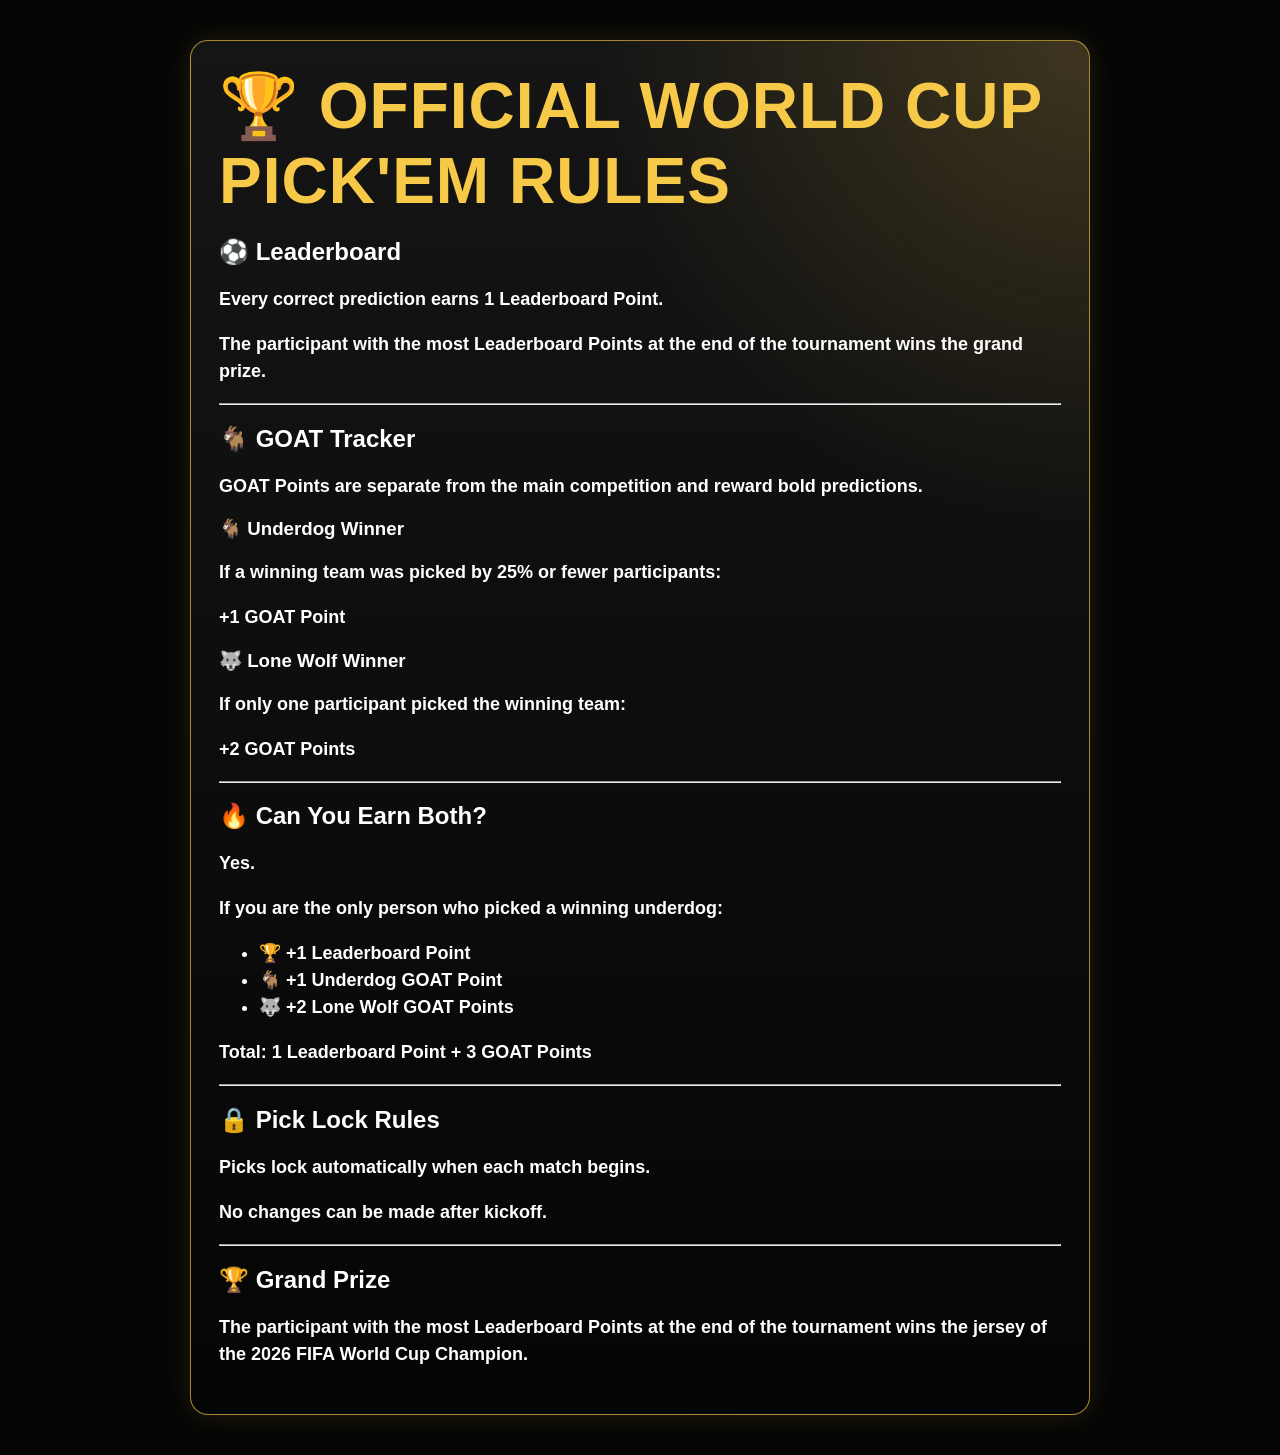
==== rules.html @ 91e66438 "Create rules.html" ====
<!DOCTYPE html>
<html lang="en">
<head>
<meta charset="UTF-8">
<meta name="viewport" content="width=device-width, initial-scale=1.0">
<title>Official Scoring Rules</title>
<link rel="stylesheet" href="style.css">
</head>

<body>

<div class="panel" style="max-width:900px;margin:40px auto;">

<h1>🏆 Official World Cup Pick'Em Rules</h1>

<h2>⚽ Leaderboard</h2>

<p>
Every correct prediction earns <strong>1 Leaderboard Point</strong>.
</p>

<p>
The participant with the most Leaderboard Points at the end of the tournament wins the grand prize.
</p>

<hr>

<h2>🐐 GOAT Tracker</h2>

<p>
GOAT Points are separate from the main competition and reward bold predictions.
</p>

<h3>🐐 Underdog Winner</h3>

<p>
If a winning team was picked by 25% or fewer participants:
</p>

<p>
<strong>+1 GOAT Point</strong>
</p>

<h3>🐺 Lone Wolf Winner</h3>

<p>
If only one participant picked the winning team:
</p>

<p>
<strong>+2 GOAT Points</strong>
</p>

<hr>

<h2>🔥 Can You Earn Both?</h2>

<p>
Yes.
</p>

<p>
If you are the only person who picked a winning underdog:
</p>

<ul>
<li>🏆 +1 Leaderboard Point</li>
<li>🐐 +1 Underdog GOAT Point</li>
<li>🐺 +2 Lone Wolf GOAT Points</li>
</ul>

<p>
<strong>Total: 1 Leaderboard Point + 3 GOAT Points</strong>
</p>

<hr>

<h2>🔒 Pick Lock Rules</h2>

<p>
Picks lock automatically when each match begins.
</p>

<p>
No changes can be made after kickoff.
</p>

<hr>

<h2>🏆 Grand Prize</h2>

<p>
The participant with the most Leaderboard Points at the end of the tournament wins the jersey of the 2026 FIFA World Cup Champion.
</p>

</div>

</body>
</html>
---- style.css ----
*{box-sizing:border-box}
html,body{margin:0;background:#050505;color:#fff;font-family:Arial,sans-serif;scroll-behavior:smooth}
.top-nav{position:sticky;top:0;z-index:999;background:#050505;border-bottom:1px solid #c89518;display:flex;align-items:center;justify-content:space-between;gap:20px;padding:14px 24px;flex-wrap:wrap}
.logo{font-family:Impact,Haettenschweiler,'Arial Narrow Bold',sans-serif;color:#f7c948;font-size:24px;letter-spacing:1px}
.nav-links{display:flex;gap:10px;flex-wrap:wrap}
.hamburger{display:none;width:46px;height:42px;padding:8px;border-radius:10px;background:linear-gradient(180deg,#ffe78a,#c89518);border:2px solid #fff0b2;box-shadow:0 0 18px rgba(255,215,0,.35);cursor:pointer}
.hamburger span{display:block;height:3px;background:#000;margin:5px 0;border-radius:3px;transition:.2s}
.hamburger.open span:nth-child(1){transform:translateY(8px) rotate(45deg)}
.hamburger.open span:nth-child(2){opacity:0}
.hamburger.open span:nth-child(3){transform:translateY(-8px) rotate(-45deg)}
.nav-links a,button,.submit-picks-btn{background:linear-gradient(180deg,#ffe78a,#c89518);color:#000;text-decoration:none;padding:10px 16px;border-radius:999px;font-weight:900;border:2px solid #fff0b2;text-transform:uppercase;box-shadow:0 0 18px rgba(255,215,0,.35);cursor:pointer;font-size:13px}
.hero{max-width:1200px;margin:0 auto;background:#000}
.hero img{display:block;width:100%;height:auto}
.panel{max-width:1120px;margin:32px auto;padding:28px;background:radial-gradient(circle at top right,rgba(247,201,72,.18),transparent 30%),linear-gradient(180deg,#151515,#050505);border:1px solid rgba(247,201,72,.65);border-radius:18px;box-shadow:0 0 28px rgba(247,201,72,.13)}
.panel h1{margin:0 0 10px;color:#f7c948;font-family:Impact,Haettenschweiler,'Arial Narrow Bold',sans-serif;text-transform:uppercase;font-size:clamp(36px,5vw,64px);letter-spacing:1px}
.panel p,.panel li{font-size:18px;font-weight:700;line-height:1.5}
.prize-main{font-size:28px!important;color:#f7c948}
.gold-line{color:#f7c948;font-weight:900;text-align:center}
.steps{display:grid;grid-template-columns:repeat(5,1fr);gap:14px;margin-top:24px}
.step{background:#080808;border:1px solid rgba(247,201,72,.45);border-radius:16px;padding:18px;text-align:center}
.step span{display:inline-grid;place-items:center;width:42px;height:42px;border-radius:50%;background:#f7c948;color:#000;font-weight:900;font-size:20px}
.step h3{color:#fff;text-transform:uppercase;margin:12px 0 8px}
.step p{font-size:14px;margin:0;color:#ddd}
form,.lookup-grid{display:grid;grid-template-columns:1fr 1fr 1fr auto;gap:12px;margin-top:22px}
input,select{padding:15px;border-radius:12px;border:1px solid rgba(247,201,72,.7);background:#090909;color:#fff;font-size:16px}
#formMessage,#pickMessage,#adminMessage{margin-top:15px;font-weight:900;font-size:18px}.success{color:#83ff8d}.error{color:#ff7676}.hidden{display:none}
.match-card{margin:16px 0;padding:18px;background:#080808;border:1px solid rgba(247,201,72,.45);border-radius:16px}.match-locked{opacity:.65}
.match-title{color:#f7c948;font-weight:900;text-transform:uppercase;margin-bottom:8px;display:flex;justify-content:space-between;gap:12px;flex-wrap:wrap}.locked{color:#ff7676}.open{color:#83ff8d}
.kickoff{color:#ddd;font-size:13px;margin-bottom:8px;font-weight:700}.teams{font-size:22px;font-weight:900;margin-bottom:12px}.teams b{color:#f7c948}
.choices{display:grid;grid-template-columns:repeat(3,1fr);gap:10px}.choice input{display:none}.choice span{display:block;padding:14px;border:2px solid rgba(247,201,72,.55);border-radius:12px;text-align:center;font-weight:900;cursor:pointer;background:#111}
.choice input:checked+span{background:linear-gradient(180deg,#ffe78a,#c89518);color:#000;box-shadow:0 0 18px rgba(255,215,0,.5)}.choice input:disabled+span{cursor:not-allowed;opacity:.55}
.submit-picks-btn{margin-top:18px;width:100%;font-size:18px;padding:15px}
table{width:100%;border-collapse:collapse;margin-top:18px;background:#080808;border-radius:12px;overflow:hidden}th,td{text-align:left;padding:14px;border-bottom:1px solid rgba(247,201,72,.25)}th{color:#f7c948;text-transform:uppercase}
.admin-match{display:grid;grid-template-columns:1fr 220px auto;gap:10px;align-items:center;padding:12px;margin:10px 0;background:#080808;border:1px solid rgba(247,201,72,.35);border-radius:12px}
footer{text-align:center;color:#f7c948;border-top:1px solid rgba(247,201,72,.35);padding:30px;margin-top:40px;line-height:1.6}
footer a{color:#f7c948}
@media(max-width:900px){
  .top-nav{justify-content:space-between;flex-wrap:nowrap;padding:12px 16px}
  .logo{font-size:20px}
  .hamburger{display:block;flex:0 0 auto}
  .nav-links{display:none;position:absolute;top:67px;left:0;right:0;background:#050505;border-bottom:1px solid #c89518;padding:14px;box-shadow:0 12px 25px rgba(0,0,0,.75)}
  .nav-links.open{display:grid;grid-template-columns:1fr;gap:10px}
  .nav-links a{text-align:center;width:100%;padding:14px}
  form,.lookup-grid,.admin-match{grid-template-columns:1fr}
  .choices{grid-template-columns:1fr}
  .steps{grid-template-columns:1fr}
  .panel{margin:18px 12px;padding:22px}
  .hero{max-width:100%}
}
.hidden{display:none}

#chatToggle{
  position:fixed;
  bottom:18px;
  right:18px;
  width:64px;
  height:64px;
  border-radius:50%;
  font-size:26px;
  z-index:9999;
  box-shadow:0 0 22px rgba(247,201,72,.8);
}

#chatBadge{
  position:absolute;
  top:-8px;
  right:-8px;
  background:red;
  color:white;
  border-radius:50%;
  min-width:24px;
  height:24px;
  font-size:13px;
  display:flex;
  align-items:center;
  justify-content:center;
}

#chatPopup{
  position:fixed;
  right:18px;
  bottom:20px;
  width:420px;
  max-width:calc(100vw - 36px);
  height:520px;
  background:#fff;
  color:#111;
  border:2px solid #f7c948;
  border-radius:18px;
  z-index:9999;
  display:flex;
  flex-direction:column;
  overflow:hidden;
  box-shadow:0 0 30px rgba(247,201,72,.7);
}

#chatPopup.hidden{display:none}

#chatHeader{
  background:#f7c948;
  color:#111;
  padding:14px;
  display:flex;
  justify-content:space-between;
  align-items:center;
  font-weight:800;
  border-bottom:1px solid #d4a900;
}

#chatMessages{
  flex:1;
  overflow-y:auto;
  padding:14px;
  background:#fff;
  color:#111;
}

#chatInputRow{
  display:grid;
  grid-template-columns:1fr 2.4fr auto;
  gap:8px;
  padding:12px;
  background:#fff;
  border-top:1px solid #ddd;
}

#chatInputRow input,
#chatInputRow textarea{
  width:100%;
  min-width:0;
  padding:14px;
  font-size:16px;
  border-radius:10px;
  border:1px solid #ccc;
  color:#111;
  background:#fff;
}

#chatInputRow textarea{
  min-height:75px;
  resize:none;
}

#chatInputRow button{
  padding:12px 18px;
  font-weight:800;
}

@media(max-width:600px){
  #chatPopup{
    top:70px;
    left:10px;
    right:10px;
    bottom:10px;
    width:auto;
    height:auto;
    max-width:none;
    border-radius:18px;
  }

  #chatMessages{
    padding:12px;
  }

  #chatInputRow{
    grid-template-columns:1fr;
    gap:8px;
    padding:10px;
  }

  #chatInputRow input,
  #chatInputRow textarea{
    font-size:16px;
    padding:14px;
  }

  #chatInputRow button{
    width:100%;
    padding:14px;
  }

  #chatToggle{
    width:60px;
    height:60px;
    font-size:24px;
    bottom:15px;
    right:15px;
  }
}
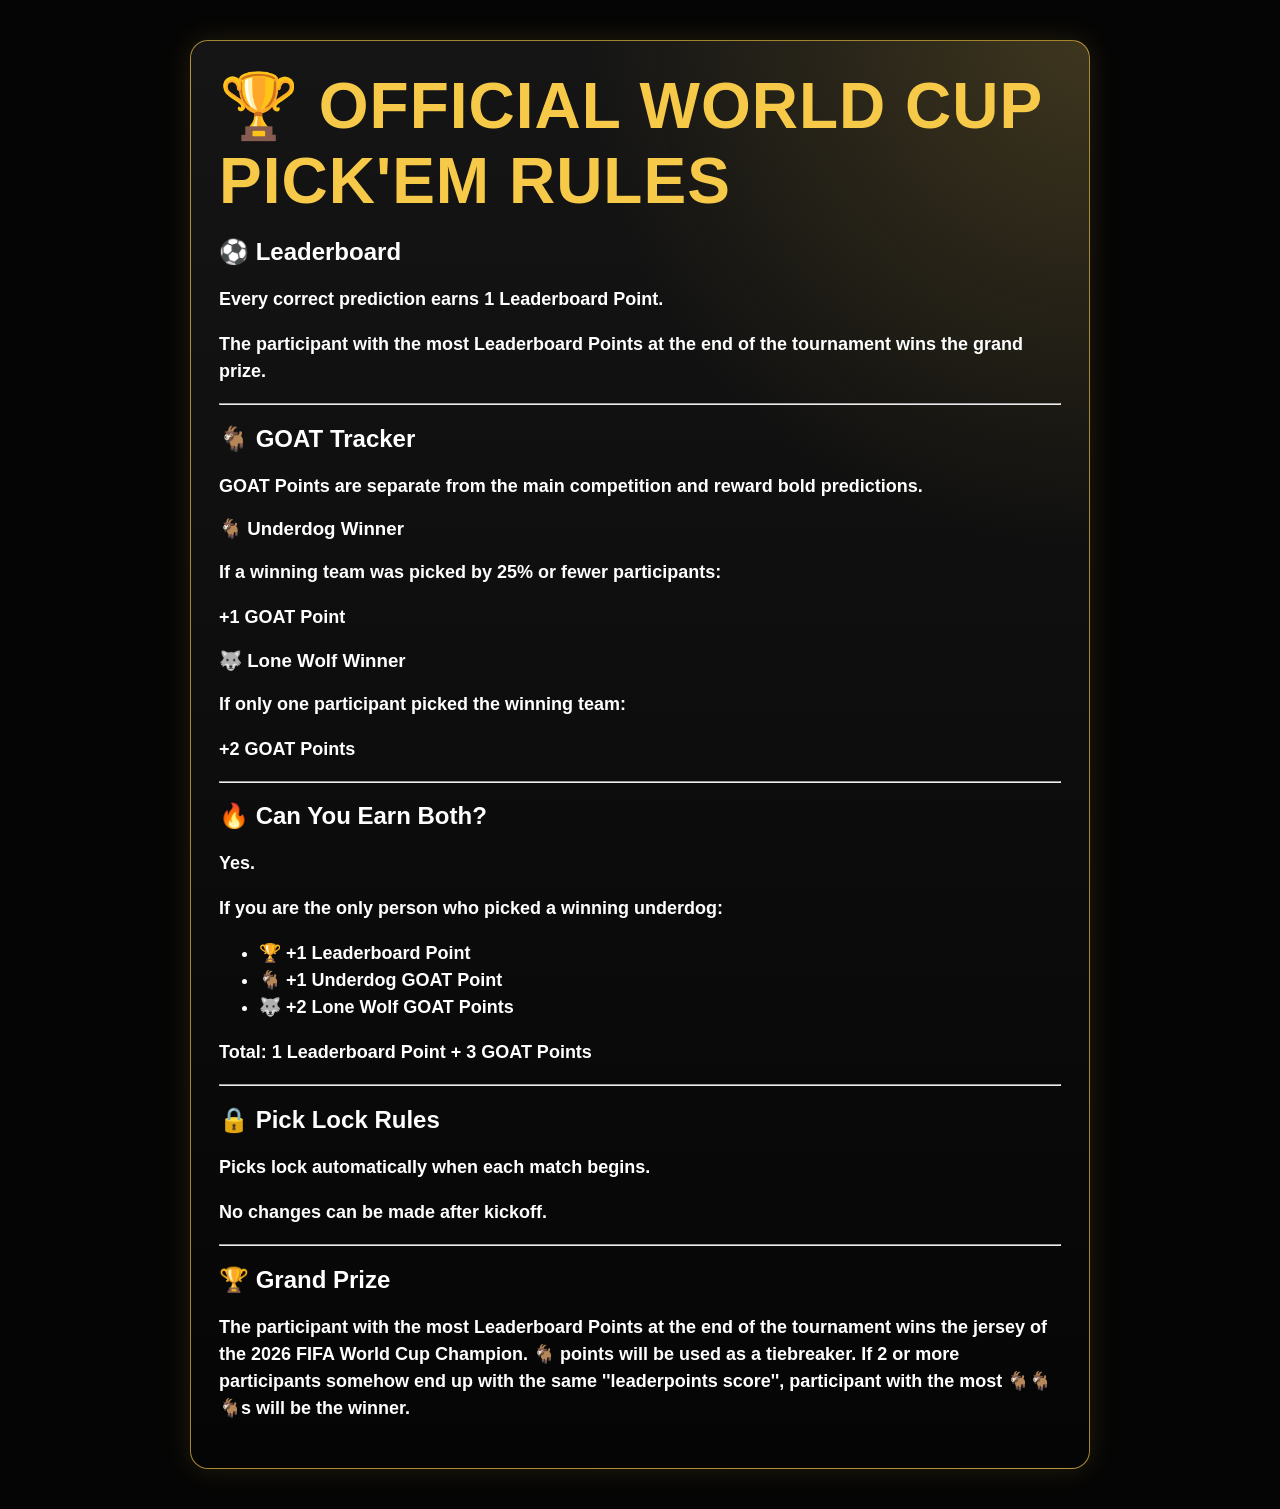
==== commit 031fd0b4: "Update rules.html" ====
--- a/rules.html
+++ b/rules.html
@@ -90,7 +90,7 @@
 <h2>🏆 Grand Prize</h2>
 
 <p>
-The participant with the most Leaderboard Points at the end of the tournament wins the jersey of the 2026 FIFA World Cup Champion.
+The participant with the most Leaderboard Points at the end of the tournament wins the jersey of the 2026 FIFA World Cup Champion. 🐐 points will be used as a tiebreaker. If 2 or more participants somehow end up with the same ''leaderpoints score'', participant with the most 🐐🐐🐐s will be the winner.
 </p>
 
 </div>
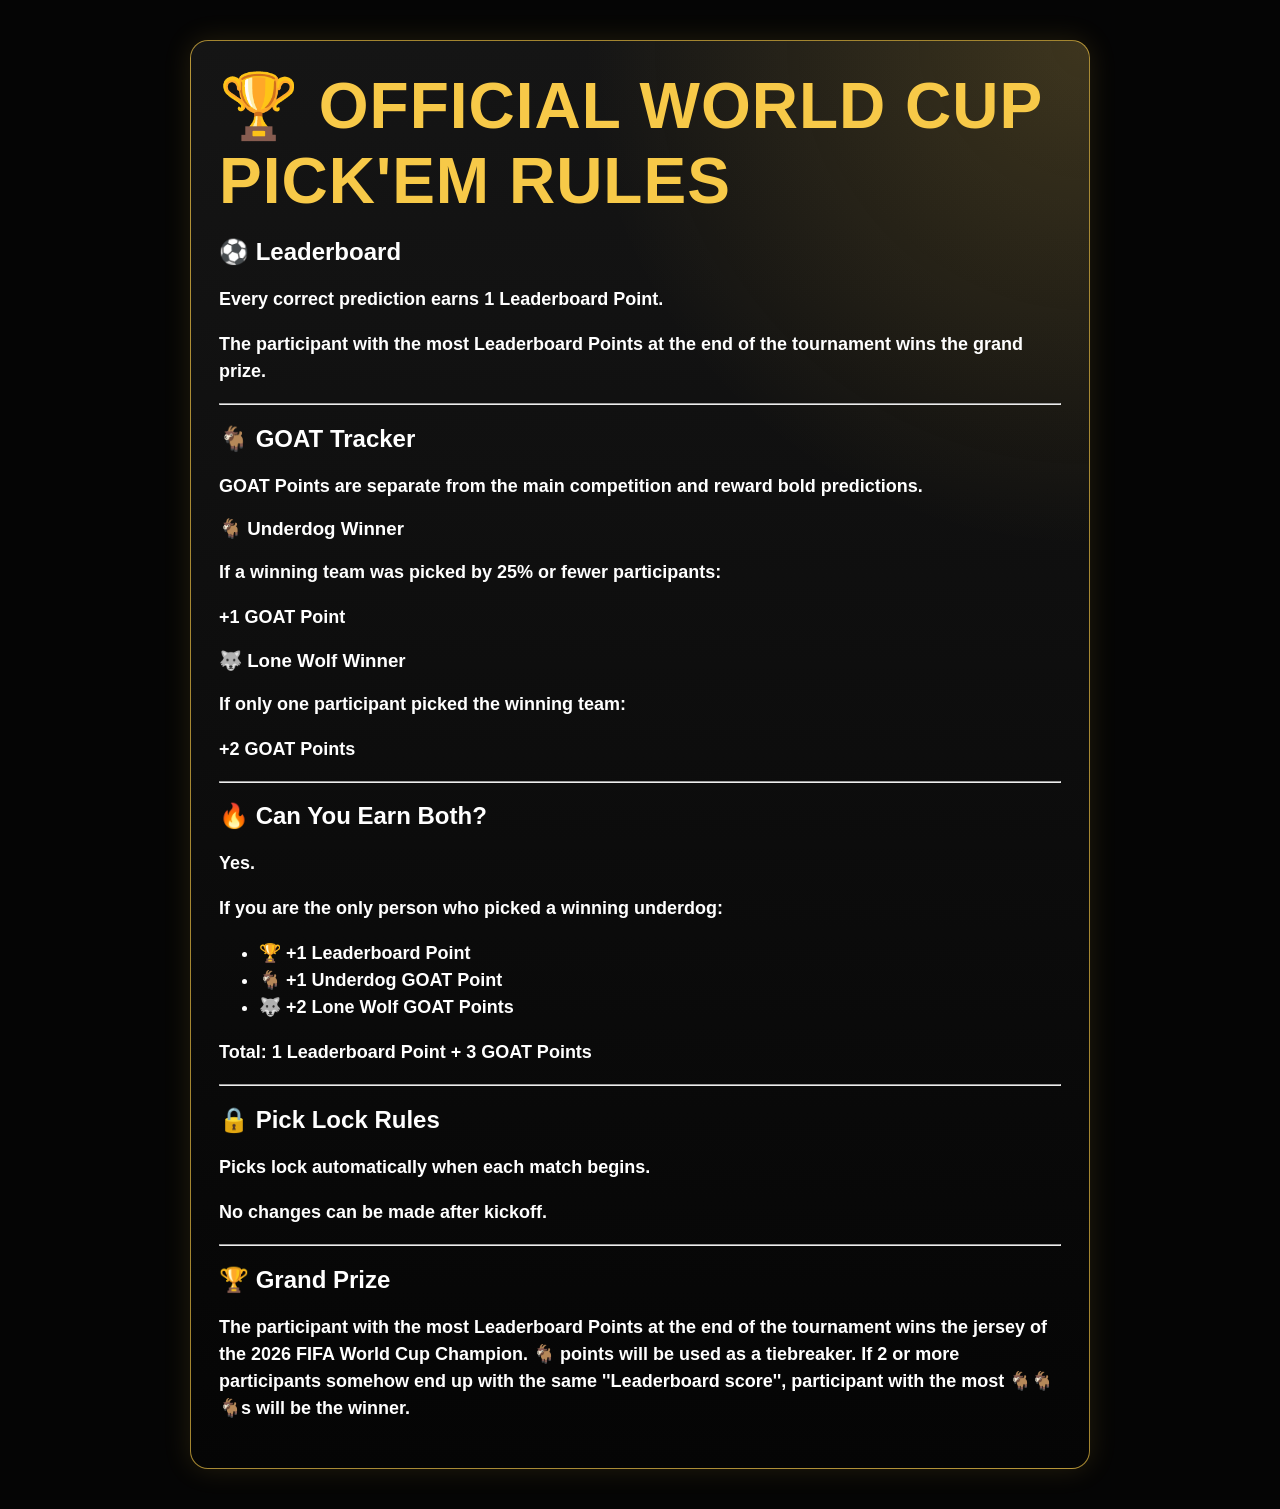
==== commit 8ab0b03b: "Update rules.html" ====
--- a/rules.html
+++ b/rules.html
@@ -90,7 +90,7 @@
 <h2>🏆 Grand Prize</h2>
 
 <p>
-The participant with the most Leaderboard Points at the end of the tournament wins the jersey of the 2026 FIFA World Cup Champion. 🐐 points will be used as a tiebreaker. If 2 or more participants somehow end up with the same ''leaderpoints score'', participant with the most 🐐🐐🐐s will be the winner.
+The participant with the most Leaderboard Points at the end of the tournament wins the jersey of the 2026 FIFA World Cup Champion. 🐐 points will be used as a tiebreaker. If 2 or more participants somehow end up with the same ''Leaderboard score'', participant with the most 🐐🐐🐐s will be the winner.
 </p>
 
 </div>
